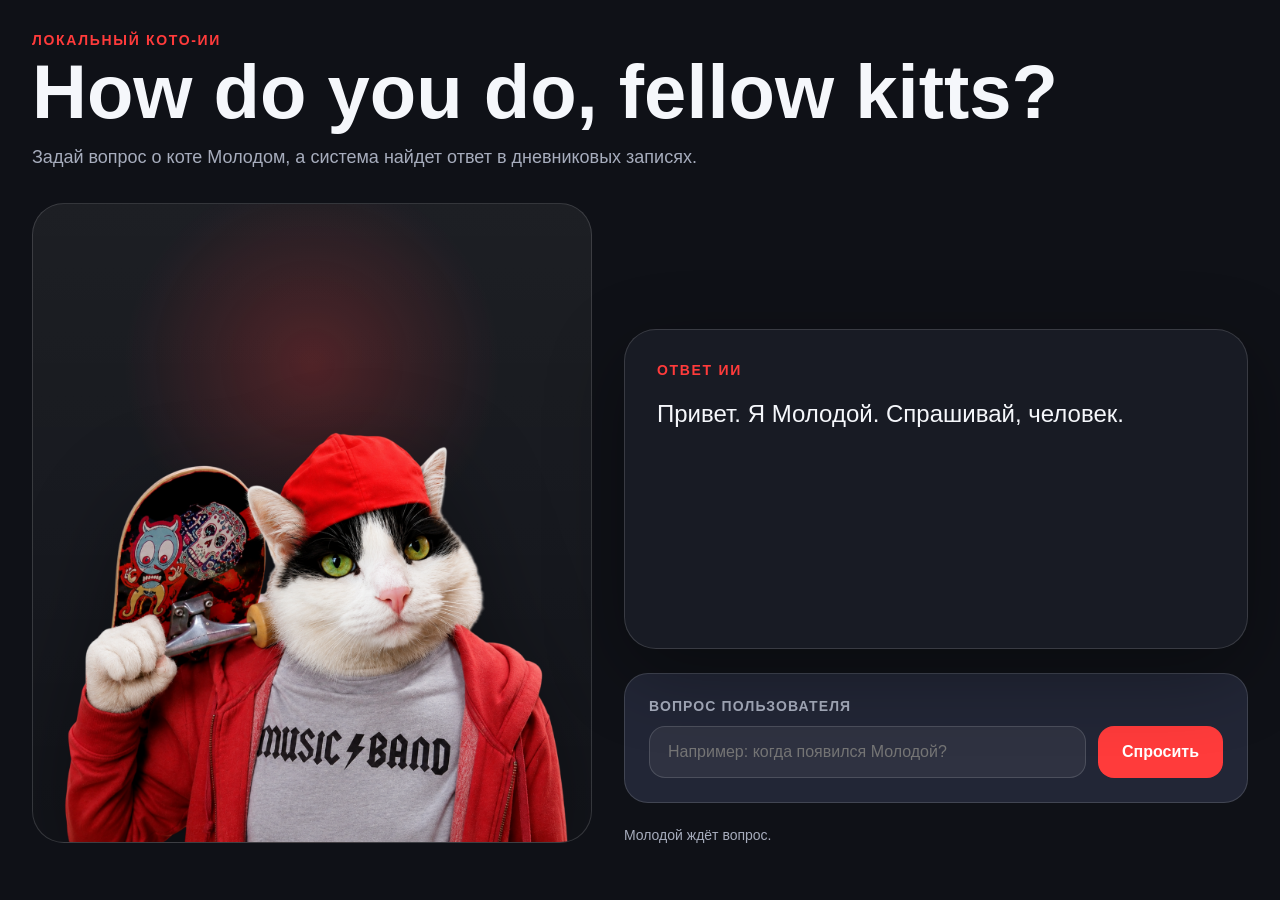
==== static/index.html @ c3433082 "Add backend startup and static frontend serving" ====
<!DOCTYPE html>
<html lang="ru">
<head>
	<meta charset="UTF-8">
	<meta name="viewport" content="width=device-width, initial-scale=1.0">
	<title>Молодой AI</title>
	<link rel="stylesheet" href="/static/styles.css">
</head>
<body>
	<div class="app">
		<header class="app-header">
			<p class="app-kicker">Локальный кото-ИИ</p>
			<h1>How do you do, fellow kitts?</h1>
			<p class="app-subtitle">
				Задай вопрос о коте Молодом, а система найдет ответ в дневниковых записях.
			</p>
		</header>

		<main class="chat-layout">
			<section class="cat-section" aria-label="Кот Молодой">
				<img
                    id="catImage"
                    class="cat-image"
                    src="/static/assets/cat_idle.png"
                    alt="Кот Молодой со скейтом"
                >
			</section>

			<section class="chat-section" aria-label="Чат">
				<div class="answer-card">
					<div class="answer-label">Ответ ИИ</div>
					<p id="answerText" class="answer-text">
						Привет. Я Молодой. Спрашивай, человек.
					</p>
				</div>

				<form id="questionForm" class="question-form">
					<label class="question-label" for="questionInput">
						Вопрос пользователя
					</label>

					<div class="question-row">
						<input
							id="questionInput"
							class="question-input"
							type="text"
							placeholder="Например: когда появился Молодой?"
							autocomplete="off"
						>

						<button class="question-button" type="submit">
							Спросить
						</button>
					</div>
				</form>

				<p id="statusText" class="status-text">
					Молодой ждёт вопрос.
				</p>
			</section>
		</main>
	</div>

	<script src="/static/script.js"></script>
</body>
</html>
---- static/styles.css ----
:root {
	--background: #0f1117;
	--surface: #181b24;
	--surface-light: #222636;
	--text: #f5f7fb;
	--muted: #a7adbd;
	--accent: #ff3b3b;
	--border: rgba(255, 255, 255, 0.14);
}

* {
	box-sizing: border-box;
}

body {
	margin: 0;
	min-height: 100vh;
	font-family: Arial, sans-serif;
	color: var(--text);
	background: var(--background);
}

.app {
	width: min(1440px, 100%);
	min-height: 100vh;
	margin: 0 auto;
	padding: 32px;
}

.app-header {
	margin-bottom: 32px;
}

.app-kicker {
	margin: 0 0 8px;
	color: var(--accent);
	font-size: 14px;
	font-weight: 700;
	text-transform: uppercase;
	letter-spacing: 0.12em;
}

.app-header h1 {
	margin: 0;
	font-size: clamp(36px, 6vw, 76px);
	line-height: 0.95;
}

.app-subtitle {
	max-width: 720px;
	margin: 16px 0 0;
	color: var(--muted);
	font-size: 18px;
	line-height: 1.5;
}

.chat-layout {
	display: grid;
	grid-template-columns: minmax(360px, 560px) minmax(460px, 1fr);
	gap: 32px;
	align-items: end;
}

.cat-section {
	position: relative;
	min-height: 640px;
	display: flex;
	align-items: flex-end;
	justify-content: center;
	overflow: hidden;
	border-radius: 32px;
	background:
		radial-gradient(circle at 50% 25%, rgba(255, 59, 59, 0.24), transparent 34%),
		linear-gradient(180deg, rgba(255, 255, 255, 0.06), rgba(255, 255, 255, 0.02));
	border: 1px solid var(--border);
}

.cat-image {
	width: min(560px, 115%);
	max-height: 720px;
	object-fit: contain;
	filter: drop-shadow(0 32px 48px rgba(0, 0, 0, 0.42));
	user-select: none;
	pointer-events: none;
}

.chat-section {
	display: flex;
	flex-direction: column;
	gap: 24px;
}

.answer-card {
	position: relative;
	min-height: 320px;
	padding: 32px;
	border: 1px solid var(--border);
	border-radius: 32px;
	background: var(--surface);
	box-shadow: 0 24px 80px rgba(0, 0, 0, 0.32);
}

.answer-label {
	margin-bottom: 18px;
	color: var(--accent);
	font-size: 14px;
	font-weight: 700;
	text-transform: uppercase;
	letter-spacing: 0.12em;
}

.answer-text {
	margin: 0;
	font-size: 24px;
	line-height: 1.5;
}

.question-form {
	padding: 24px;
	border: 1px solid var(--border);
	border-radius: 24px;
	background: var(--surface-light);
}

.question-label {
	display: block;
	margin-bottom: 12px;
	color: var(--muted);
	font-size: 14px;
	font-weight: 700;
	text-transform: uppercase;
	letter-spacing: 0.08em;
}

.question-row {
	display: flex;
	gap: 12px;
}

.question-input {
	flex: 1;
	min-width: 0;
	padding: 16px 18px;
	color: var(--text);
	font-size: 16px;
	border: 1px solid var(--border);
	border-radius: 16px;
	background: rgba(255, 255, 255, 0.06);
	outline: none;
}

.question-input:focus {
	border-color: var(--accent);
}

.question-button {
	padding: 0 24px;
	color: white;
	font-size: 16px;
	font-weight: 700;
	border: none;
	border-radius: 16px;
	background: var(--accent);
	cursor: pointer;
}

.status-text {
	margin: 0;
	color: var(--muted);
	font-size: 14px;
}

@media (max-width: 980px) {
	.chat-layout {
		grid-template-columns: 1fr;
	}

	.cat-section {
		min-height: 520px;
	}

	.question-row {
		flex-direction: column;
	}

	.question-button {
		height: 52px;
	}
}
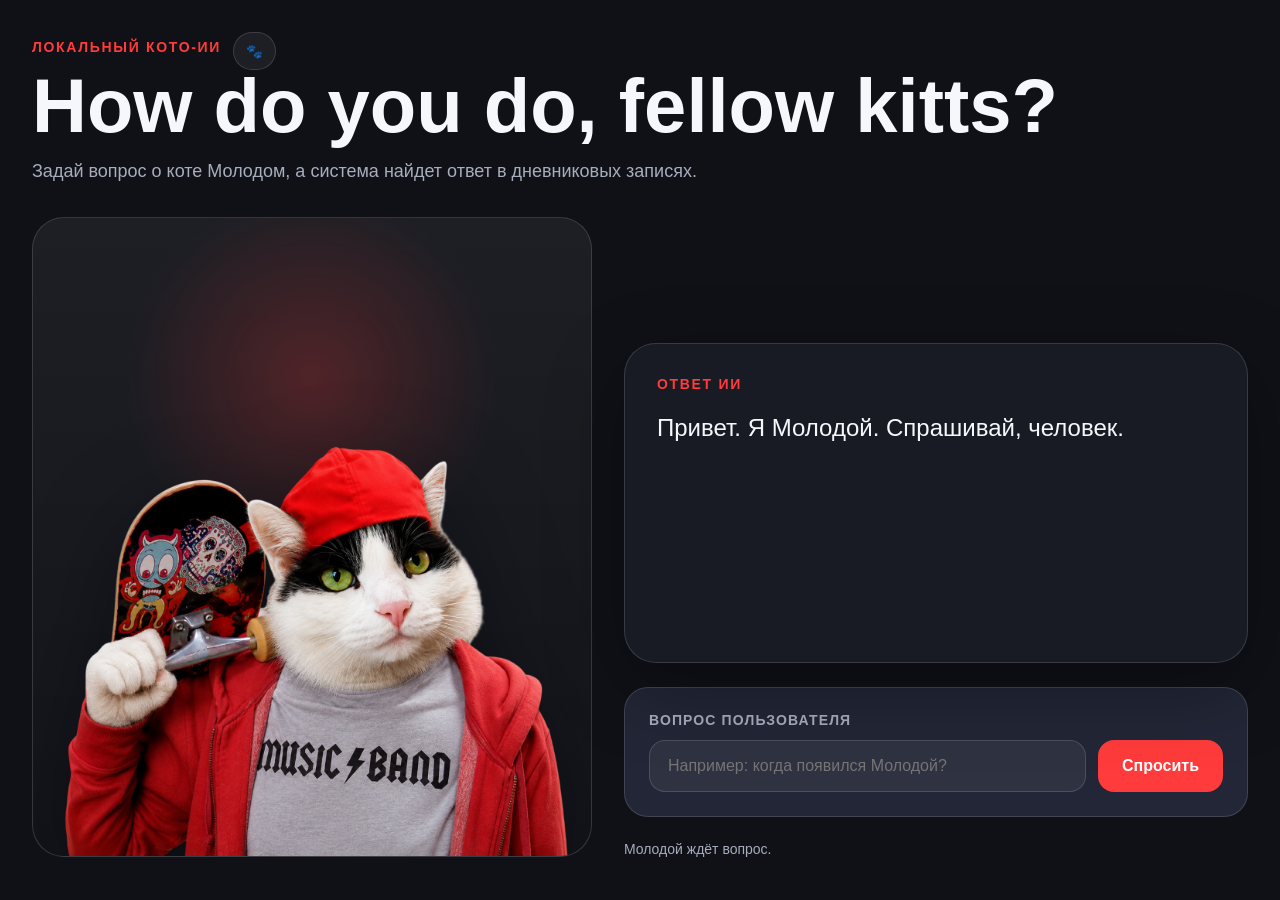
==== commit 43ea6039: "Add admin login flow" ====
--- a/static/index.html
+++ b/static/index.html
@@ -9,7 +9,34 @@
 <body>
 	<div class="app">
 		<header class="app-header">
-			<p class="app-kicker">Локальный кото-ИИ</p>
+			<div class="kicker-row">
+				<p class="app-kicker">Локальный кото-ИИ</p>
+
+				<button
+					id="adminLoginButton"
+					class="secret-admin-button"
+					type="button"
+					title="Вход администратора"
+				>
+					🐾
+				</button>
+
+				<a
+					id="adminPanelLink"
+					class="admin-panel-link is-hidden"
+					href="/static/admin.html"
+				>
+					Админка
+				</a>
+
+				<button
+					id="adminLogoutButton"
+					class="admin-logout-button is-hidden"
+					type="button"
+				>
+					Выйти
+				</button>
+			</div>
 			<h1>How do you do, fellow kitts?</h1>
 			<p class="app-subtitle">
 				Задай вопрос о коте Молодом, а система найдет ответ в дневниковых записях.
@@ -61,6 +88,49 @@
 		</main>
 	</div>
 
+	<div id="adminLoginModal" class="modal-overlay is-hidden">
+		<div class="login-modal">
+			<div class="login-modal-header">
+				<div>
+					<p class="app-kicker">Вход администратора</p>
+					<h2>Панель Молодого</h2>
+				</div>
+
+				<button id="adminLoginCloseButton" class="modal-close-button" type="button">
+					×
+				</button>
+			</div>
+
+			<form id="adminLoginForm" class="login-form">
+				<label for="adminUsername">Логин</label>
+				<input
+					id="adminUsername"
+					type="text"
+					autocomplete="username"
+					placeholder="admin"
+					required
+				>
+
+				<label for="adminPassword">Пароль</label>
+				<input
+					id="adminPassword"
+					type="password"
+					autocomplete="current-password"
+					placeholder="password"
+					required
+				>
+
+				<p id="adminLoginError" class="login-error is-hidden">
+					Неверный логин или пароль.
+				</p>
+
+				<button type="submit">
+					Войти
+				</button>
+			</form>
+		</div>
+	</div>
+
 	<script src="/static/script.js"></script>
 </body>
 </html>
--- a/static/styles.css
+++ b/static/styles.css
@@ -186,4 +186,363 @@
 	.question-button {
 		height: 52px;
 	}
+}
+
+.admin-app {
+	min-height: 100vh;
+}
+
+.admin-header {
+	display: flex;
+	gap: 24px;
+	align-items: flex-start;
+	justify-content: space-between;
+}
+
+.admin-nav {
+	display: flex;
+	gap: 12px;
+	flex-wrap: wrap;
+}
+
+.admin-nav a {
+	display: inline-flex;
+	align-items: center;
+	justify-content: center;
+	min-height: 44px;
+	padding: 0 18px;
+	color: var(--text);
+	text-decoration: none;
+	border: 1px solid var(--border);
+	border-radius: 999px;
+	background: rgba(255, 255, 255, 0.06);
+	transition: border-color 0.2s ease, background 0.2s ease, transform 0.2s ease;
+}
+
+.admin-nav a:hover {
+	border-color: var(--accent);
+	background: var(--accent-soft);
+	transform: translateY(-1px);
+}
+
+.admin-layout {
+	display: grid;
+	grid-template-columns: minmax(0, 1fr) minmax(320px, 420px);
+	gap: 24px;
+	align-items: start;
+}
+
+.admin-card {
+	padding: 28px;
+	border: 1px solid var(--border);
+	border-radius: 28px;
+	background:
+		linear-gradient(135deg, rgba(255, 255, 255, 0.06), rgba(255, 255, 255, 0.02)),
+		var(--surface);
+	box-shadow: 0 24px 80px rgba(0, 0, 0, 0.28);
+}
+
+.admin-form {
+	display: flex;
+	flex-direction: column;
+	gap: 22px;
+}
+
+.form-group {
+	display: flex;
+	flex-direction: column;
+	gap: 10px;
+}
+
+.form-group label {
+	color: var(--muted);
+	font-size: 13px;
+	font-weight: 700;
+	text-transform: uppercase;
+	letter-spacing: 0.1em;
+}
+
+.form-group input,
+.form-group textarea {
+	width: 100%;
+	padding: 16px 18px;
+	color: var(--text);
+	font: inherit;
+	font-size: 16px;
+	line-height: 1.5;
+	border: 1px solid var(--border);
+	border-radius: 18px;
+	background: rgba(255, 255, 255, 0.06);
+	outline: none;
+	transition: border-color 0.2s ease, background 0.2s ease;
+}
+
+.form-group textarea {
+	resize: vertical;
+	min-height: 280px;
+}
+
+.form-group input:focus,
+.form-group textarea:focus {
+	border-color: var(--accent);
+	background: rgba(255, 255, 255, 0.08);
+}
+
+.admin-actions {
+	display: flex;
+	gap: 12px;
+	flex-wrap: wrap;
+}
+
+.admin-actions button {
+	min-height: 52px;
+	padding: 0 22px;
+	color: white;
+	font-size: 16px;
+	font-weight: 700;
+	border: none;
+	border-radius: 16px;
+	background: var(--accent);
+	cursor: pointer;
+	transition: opacity 0.2s ease, transform 0.2s ease;
+}
+
+.admin-actions button:hover {
+	transform: translateY(-1px);
+}
+
+.admin-actions button:disabled {
+	opacity: 0.6;
+	cursor: not-allowed;
+	transform: none;
+}
+
+.admin-actions .secondary-button {
+	color: var(--text);
+	border: 1px solid var(--border);
+	background: rgba(255, 255, 255, 0.06);
+}
+
+.admin-result-card h2 {
+	margin: 0 0 16px;
+	font-size: 28px;
+}
+
+.admin-status-text {
+	margin: 0 0 20px;
+	color: var(--muted);
+	font-size: 16px;
+	line-height: 1.5;
+}
+
+.admin-status-success {
+	color: #79e28f;
+}
+
+.admin-status-error {
+	color: #ff8b8b;
+}
+
+.admin-result {
+	display: grid;
+	gap: 12px;
+	margin-bottom: 24px;
+}
+
+.result-row {
+	display: flex;
+	align-items: center;
+	justify-content: space-between;
+	gap: 16px;
+	padding: 16px;
+	border: 1px solid var(--border);
+	border-radius: 16px;
+	background: rgba(255, 255, 255, 0.05);
+}
+
+.result-row span {
+	color: var(--muted);
+}
+
+.result-row strong {
+	color: var(--text);
+	font-size: 22px;
+}
+
+.admin-hint {
+	margin-top: 24px;
+	padding-top: 24px;
+	border-top: 1px solid var(--border);
+}
+
+.admin-hint h3 {
+	margin: 0 0 10px;
+	font-size: 18px;
+}
+
+.admin-hint p {
+	margin: 0;
+	color: var(--muted);
+	line-height: 1.6;
+}
+
+.is-hidden {
+	display: none;
+}
+
+@media (max-width: 980px) {
+	.admin-header {
+		flex-direction: column;
+	}
+
+	.admin-layout {
+		grid-template-columns: 1fr;
+	}
+}
+
+.kicker-row {
+	display: flex;
+	align-items: center;
+	gap: 12px;
+	flex-wrap: wrap;
+}
+
+.secret-admin-button,
+.admin-logout-button {
+	display: inline-flex;
+	align-items: center;
+	justify-content: center;
+	min-width: 38px;
+	min-height: 38px;
+	padding: 0 12px;
+	color: var(--text);
+	border: 1px solid var(--border);
+	border-radius: 999px;
+	background: rgba(255, 255, 255, 0.06);
+	cursor: pointer;
+	transition: border-color 0.2s ease, background 0.2s ease, transform 0.2s ease;
+}
+
+.secret-admin-button:hover,
+.admin-logout-button:hover {
+	border-color: var(--accent);
+	background: var(--accent-soft);
+	transform: translateY(-1px);
+}
+
+.admin-panel-link {
+	display: inline-flex;
+	align-items: center;
+	justify-content: center;
+	min-height: 38px;
+	padding: 0 14px;
+	color: white;
+	font-size: 14px;
+	font-weight: 700;
+	text-decoration: none;
+	border-radius: 999px;
+	background: var(--accent);
+}
+
+.admin-logout-button {
+	font-size: 14px;
+}
+
+.modal-overlay {
+	position: fixed;
+	inset: 0;
+	z-index: 1000;
+	display: flex;
+	align-items: center;
+	justify-content: center;
+	padding: 24px;
+	background: rgba(0, 0, 0, 0.72);
+	backdrop-filter: blur(10px);
+}
+
+.login-modal {
+	width: min(460px, 100%);
+	padding: 28px;
+	border: 1px solid var(--border);
+	border-radius: 28px;
+	background:
+		linear-gradient(135deg, rgba(255, 255, 255, 0.08), rgba(255, 255, 255, 0.02)),
+		var(--surface);
+	box-shadow: 0 30px 100px rgba(0, 0, 0, 0.55);
+}
+
+.login-modal-header {
+	display: flex;
+	align-items: flex-start;
+	justify-content: space-between;
+	gap: 16px;
+	margin-bottom: 24px;
+}
+
+.login-modal-header h2 {
+	margin: 0;
+	font-size: 32px;
+}
+
+.modal-close-button {
+	width: 40px;
+	height: 40px;
+	color: var(--text);
+	font-size: 28px;
+	line-height: 1;
+	border: 1px solid var(--border);
+	border-radius: 50%;
+	background: rgba(255, 255, 255, 0.06);
+	cursor: pointer;
+}
+
+.login-form {
+	display: flex;
+	flex-direction: column;
+	gap: 12px;
+}
+
+.login-form label {
+	color: var(--muted);
+	font-size: 13px;
+	font-weight: 700;
+	text-transform: uppercase;
+	letter-spacing: 0.1em;
+}
+
+.login-form input {
+	width: 100%;
+	padding: 15px 16px;
+	color: var(--text);
+	font: inherit;
+	border: 1px solid var(--border);
+	border-radius: 16px;
+	background: rgba(255, 255, 255, 0.06);
+	outline: none;
+}
+
+.login-form input:focus {
+	border-color: var(--accent);
+}
+
+.login-form button[type="submit"] {
+	min-height: 52px;
+	margin-top: 8px;
+	color: white;
+	font-size: 16px;
+	font-weight: 700;
+	border: none;
+	border-radius: 16px;
+	background: var(--accent);
+	cursor: pointer;
+}
+
+.login-error {
+	margin: 4px 0 0;
+	color: #ff8b8b;
+	font-size: 14px;
+}
+
+.is-hidden {
+	display: none !important;
 }
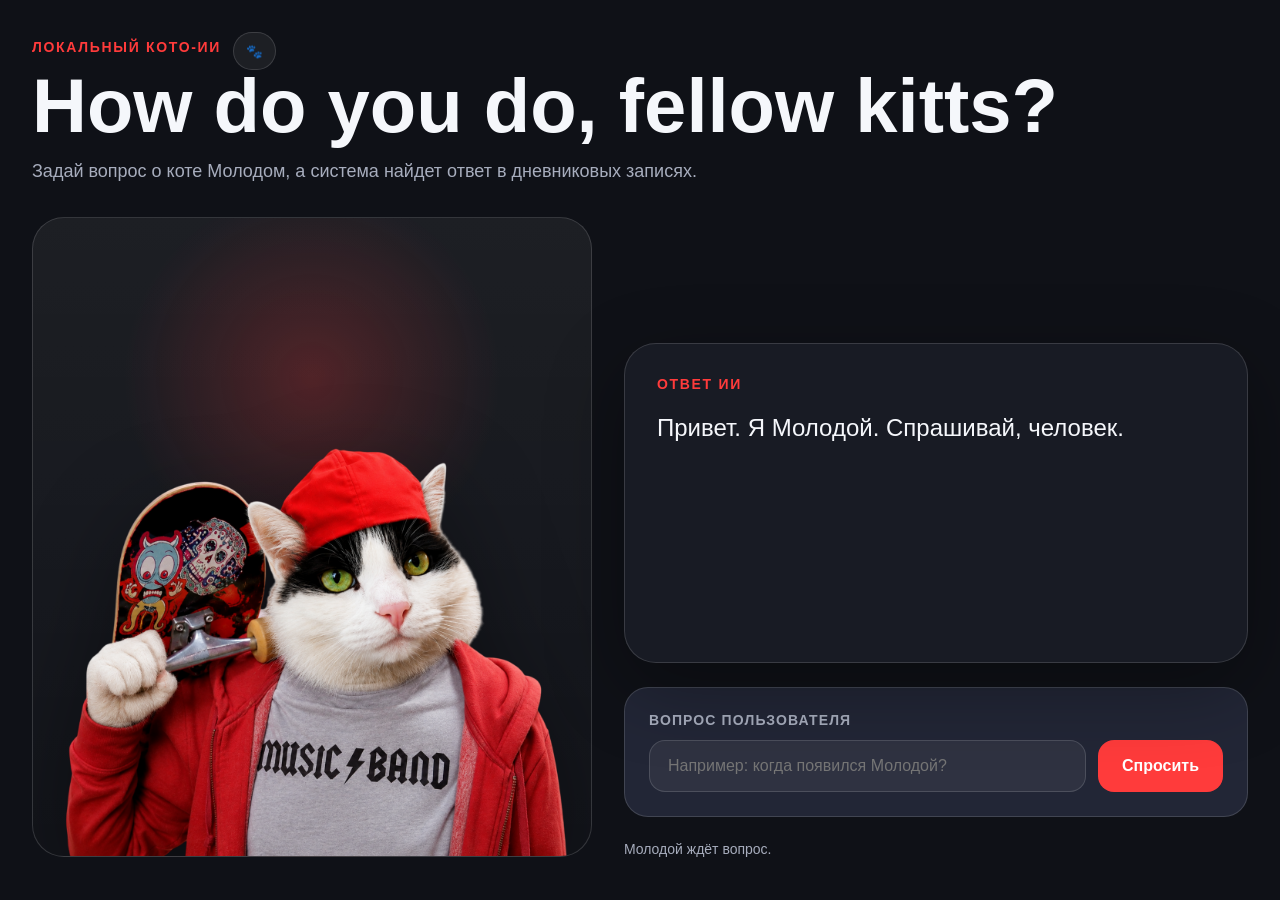
==== commit 1fd4cdbe: "Add interactive cat reactions" ====
--- a/static/index.html
+++ b/static/index.html
@@ -45,12 +45,24 @@
 
 		<main class="chat-layout">
 			<section class="cat-section" aria-label="Кот Молодой">
-				<img
-                    id="catImage"
-                    class="cat-image"
-                    src="/static/assets/cat_idle.png"
-                    alt="Кот Молодой со скейтом"
-                >
+				<div class="cat-character">
+					<img
+						id="catImage"
+						class="cat-image"
+						src="/static/assets/cat_idle.png"
+						alt="Кот Молодой со скейтом"
+					>
+
+					<button
+						id="catNoseButton"
+						class="cat-nose-button"
+						type="button"
+						aria-label="Потрогать нос кота"
+						title="Потрогать нос"
+					></button>
+				</div>
+
+				<p id="catReactionText" class="cat-reaction-text is-hidden"></p>
 			</section>
 
 			<section class="chat-section" aria-label="Чат">
--- a/static/styles.css
+++ b/static/styles.css
@@ -545,4 +545,261 @@
 
 .is-hidden {
 	display: none !important;
+}
+
+.admin-card-header,
+.entries-header {
+	display: flex;
+	align-items: flex-start;
+	justify-content: space-between;
+	gap: 16px;
+	margin-bottom: 22px;
+}
+
+.admin-card-header h2,
+.entries-header h2 {
+	margin: 0;
+	font-size: 28px;
+}
+
+.admin-side {
+	display: flex;
+	flex-direction: column;
+	gap: 24px;
+}
+
+.entries-card {
+	max-height: 760px;
+	overflow: hidden;
+}
+
+.entries-list {
+	display: flex;
+	flex-direction: column;
+	gap: 14px;
+	max-height: 610px;
+	overflow: auto;
+	padding-right: 6px;
+}
+
+.entry-item {
+	padding: 18px;
+	border: 1px solid var(--border);
+	border-radius: 20px;
+	background: rgba(255, 255, 255, 0.045);
+	transition: border-color 0.2s ease, background 0.2s ease, transform 0.2s ease;
+}
+
+.entry-item:hover {
+	border-color: rgba(255, 255, 255, 0.24);
+	background: rgba(255, 255, 255, 0.07);
+	transform: translateY(-1px);
+}
+
+.entry-item.is-selected {
+	border-color: var(--accent);
+	background: var(--accent-soft);
+}
+
+.entry-item-header {
+	display: flex;
+	align-items: flex-start;
+	justify-content: space-between;
+	gap: 12px;
+	margin-bottom: 10px;
+}
+
+.entry-item h3 {
+	margin: 0;
+	font-size: 18px;
+	line-height: 1.3;
+}
+
+.entry-status {
+	flex: 0 0 auto;
+	padding: 5px 10px;
+	font-size: 12px;
+	font-weight: 700;
+	border-radius: 999px;
+}
+
+.entry-status-active {
+	color: #79e28f;
+	background: rgba(121, 226, 143, 0.12);
+	border: 1px solid rgba(121, 226, 143, 0.25);
+}
+
+.entry-status-inactive {
+	color: #ffb36b;
+	background: rgba(255, 179, 107, 0.12);
+	border: 1px solid rgba(255, 179, 107, 0.25);
+}
+
+.entry-preview {
+	margin: 0 0 14px;
+	color: var(--muted);
+	font-size: 14px;
+	line-height: 1.55;
+}
+
+.entry-meta {
+	display: flex;
+	flex-wrap: wrap;
+	gap: 8px;
+	margin-bottom: 14px;
+}
+
+.entry-meta span {
+	padding: 5px 9px;
+	color: var(--muted);
+	font-size: 12px;
+	border: 1px solid var(--border);
+	border-radius: 999px;
+	background: rgba(255, 255, 255, 0.04);
+}
+
+.entry-actions {
+	display: flex;
+	flex-wrap: wrap;
+	gap: 10px;
+}
+
+.entry-actions button,
+.secondary-button,
+.admin-nav-button {
+	min-height: 42px;
+	padding: 0 14px;
+	color: var(--text);
+	font-size: 14px;
+	font-weight: 700;
+	border: 1px solid var(--border);
+	border-radius: 14px;
+	background: rgba(255, 255, 255, 0.06);
+	cursor: pointer;
+	transition: border-color 0.2s ease, background 0.2s ease, transform 0.2s ease;
+}
+
+.entry-actions button:hover,
+.secondary-button:hover,
+.admin-nav-button:hover {
+	border-color: var(--accent);
+	background: var(--accent-soft);
+	transform: translateY(-1px);
+}
+
+.entry-actions .danger-button {
+	color: #ffb8b8;
+	border-color: rgba(255, 139, 139, 0.24);
+}
+
+.entry-actions .danger-button:hover {
+	color: white;
+	border-color: rgba(255, 139, 139, 0.5);
+	background: rgba(255, 59, 59, 0.22);
+}
+
+.checkbox-row {
+	display: flex;
+	align-items: center;
+	gap: 10px;
+	color: var(--muted);
+	line-height: 1.4;
+	cursor: pointer;
+}
+
+.checkbox-row input {
+	width: 18px;
+	height: 18px;
+	accent-color: var(--accent);
+}
+
+.empty-list-text {
+	margin: 0;
+	color: var(--muted);
+	line-height: 1.5;
+}
+
+@media (max-width: 980px) {
+	.admin-card-header,
+	.entries-header {
+		flex-direction: column;
+	}
+
+	.entries-card {
+		max-height: none;
+	}
+
+	.entries-list {
+		max-height: none;
+	}
+}
+
+.cat-character {
+	position: relative;
+	display: inline-flex;
+	align-items: flex-end;
+	justify-content: center;
+	width: min(560px, 115%);
+	max-width: 100%;
+}
+
+.cat-character .cat-image {
+	width: 100%;
+	max-height: 720px;
+	object-fit: contain;
+}
+
+.cat-nose-button {
+	position: absolute;
+	left: 61%;
+	top: 39%;
+	width: 48px;
+	height: 42px;
+	border: none;
+	border-radius: 50%;
+	background: transparent;
+	cursor: pointer;
+	z-index: 10;
+	transform: translate(-50%, -50%);
+}
+
+.cat-nose-button:hover {
+	background: rgba(255, 255, 255, 0.08);
+	box-shadow: 0 0 24px rgba(255, 255, 255, 0.16);
+}
+
+.cat-reaction-text {
+	position: absolute;
+	left: 24px;
+	right: 24px;
+	bottom: 24px;
+	margin: 0;
+	padding: 14px 18px;
+	color: var(--text);
+	font-size: 16px;
+	font-weight: 700;
+	line-height: 1.4;
+	border: 1px solid var(--border);
+	border-radius: 18px;
+	background:
+		linear-gradient(135deg, rgba(255, 59, 59, 0.16), rgba(255, 255, 255, 0.04)),
+		rgba(15, 17, 23, 0.86);
+	box-shadow: 0 18px 50px rgba(0, 0, 0, 0.38);
+	backdrop-filter: blur(10px);
+}
+
+@media (max-width: 980px) {
+	.cat-nose-button {
+		left: 61%;
+		top: 39%;
+		width: 42px;
+		height: 38px;
+	}
+
+	.cat-reaction-text {
+		left: 16px;
+		right: 16px;
+		bottom: 16px;
+		font-size: 14px;
+	}
 }
